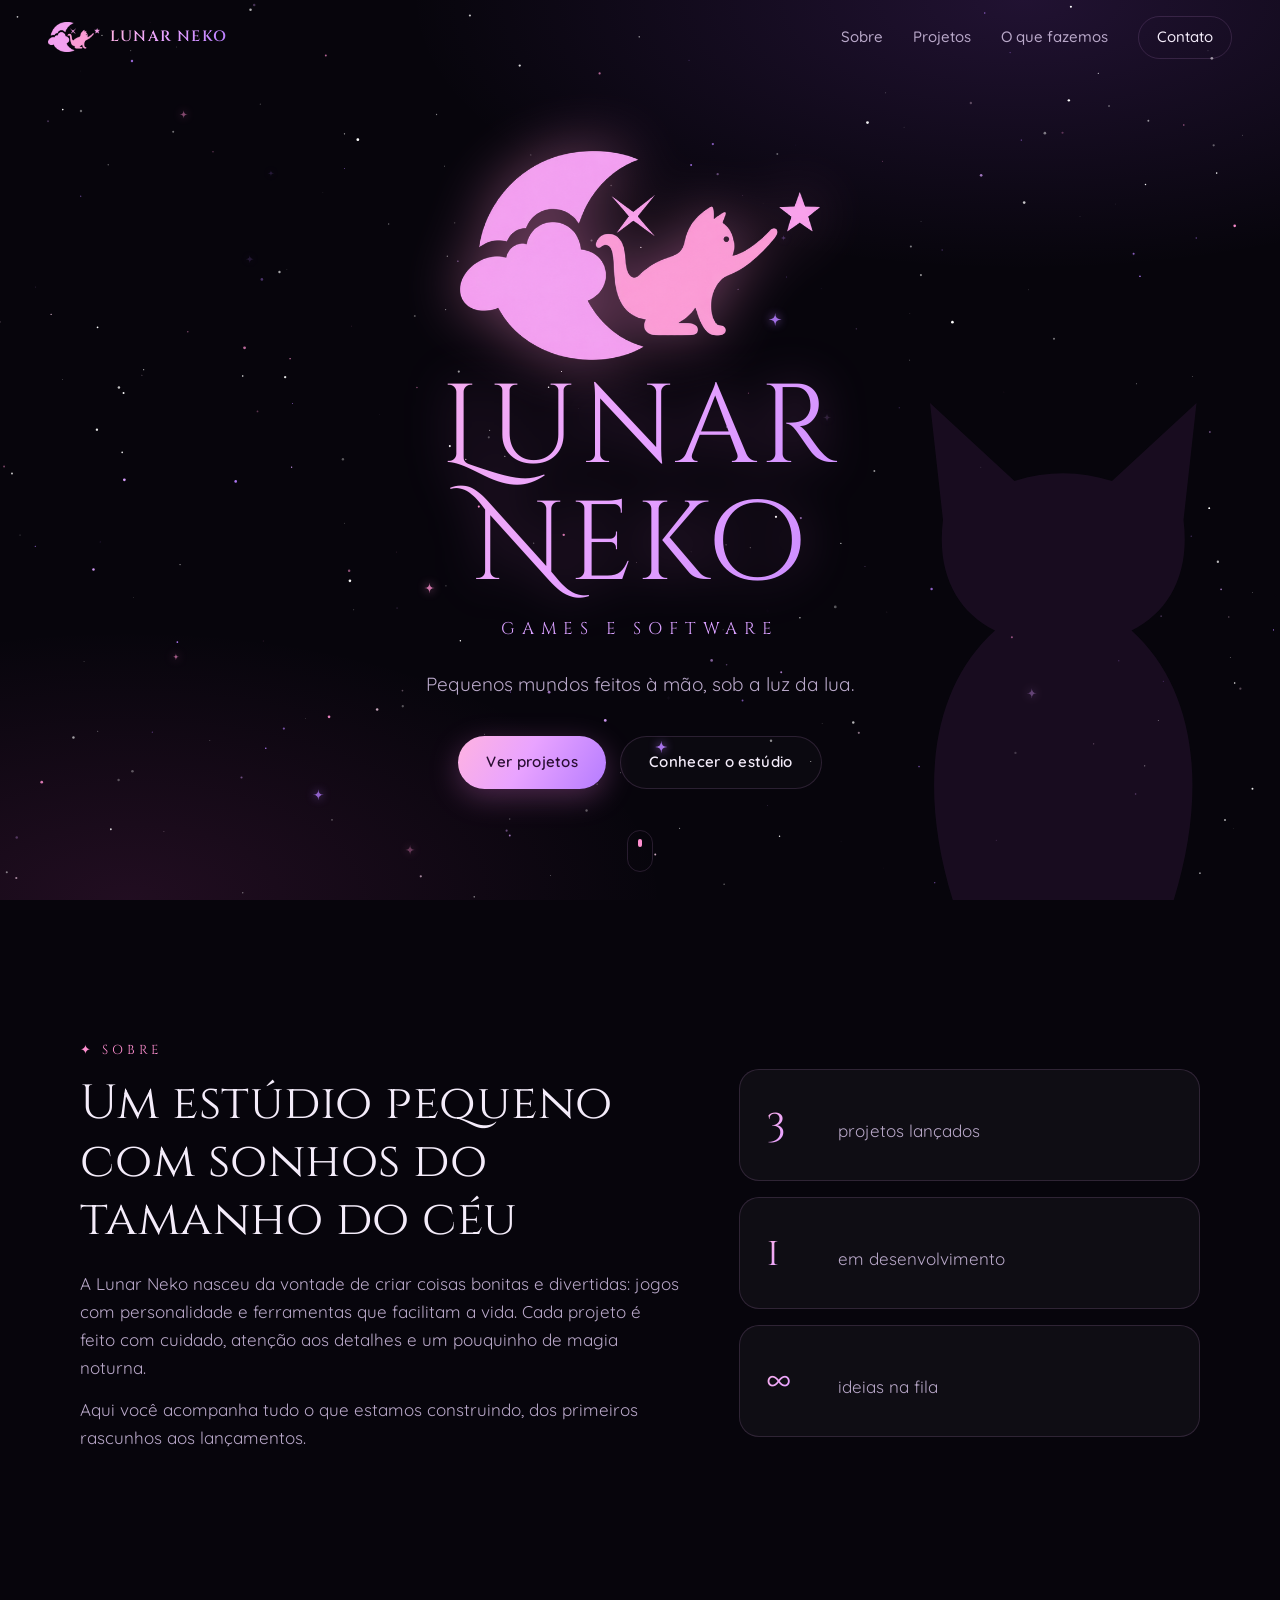
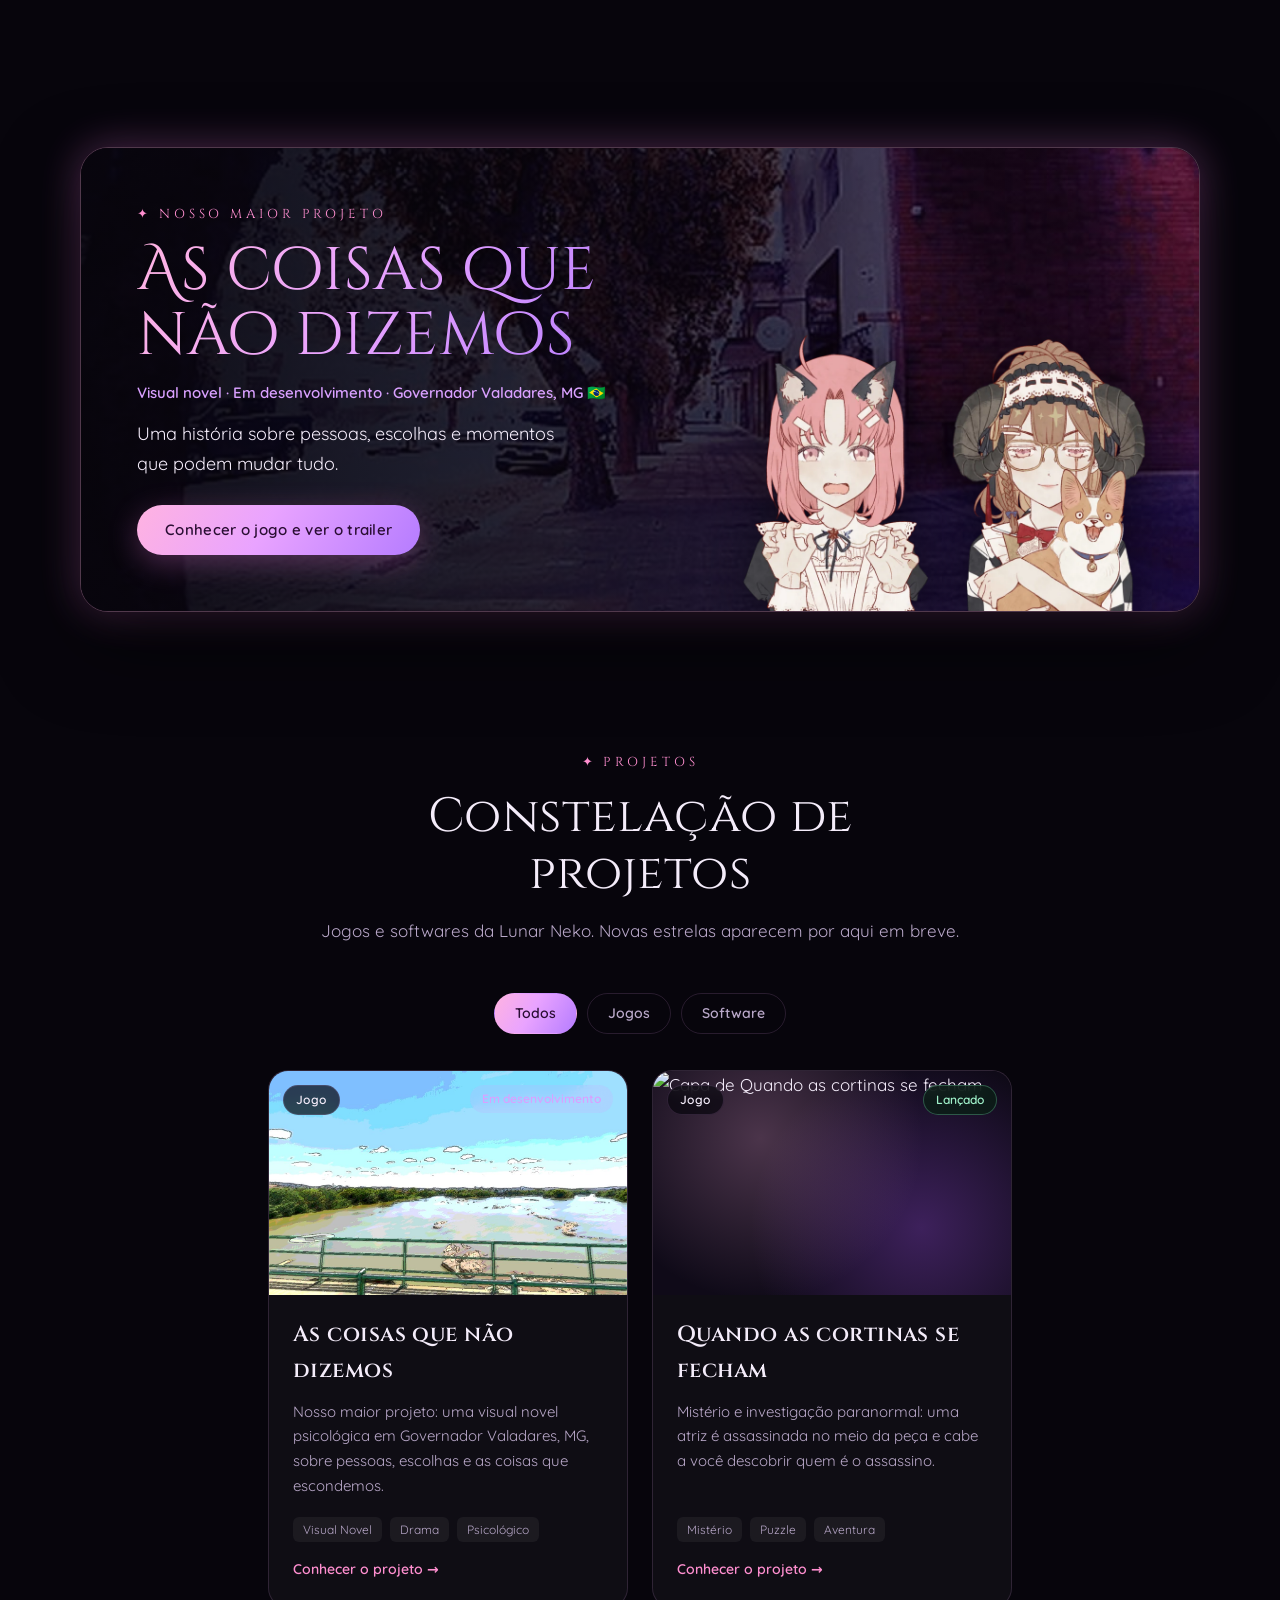
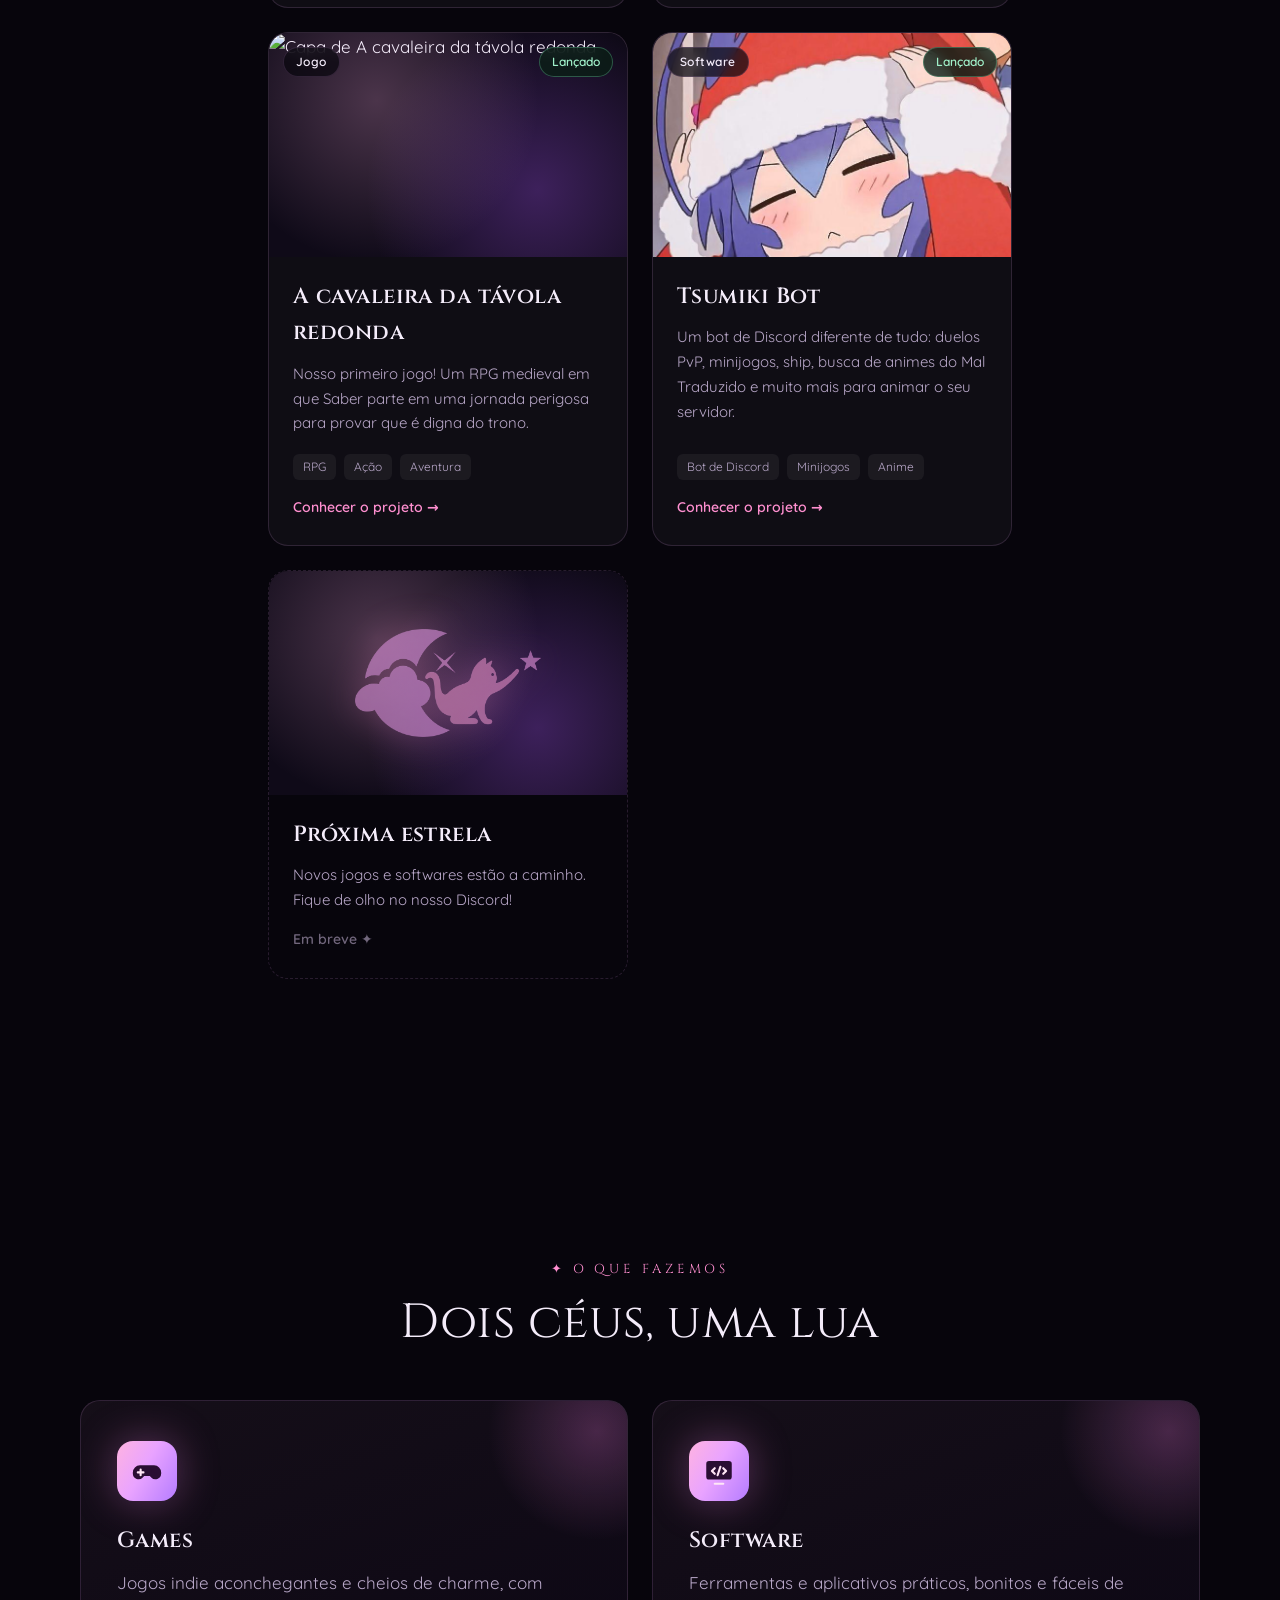
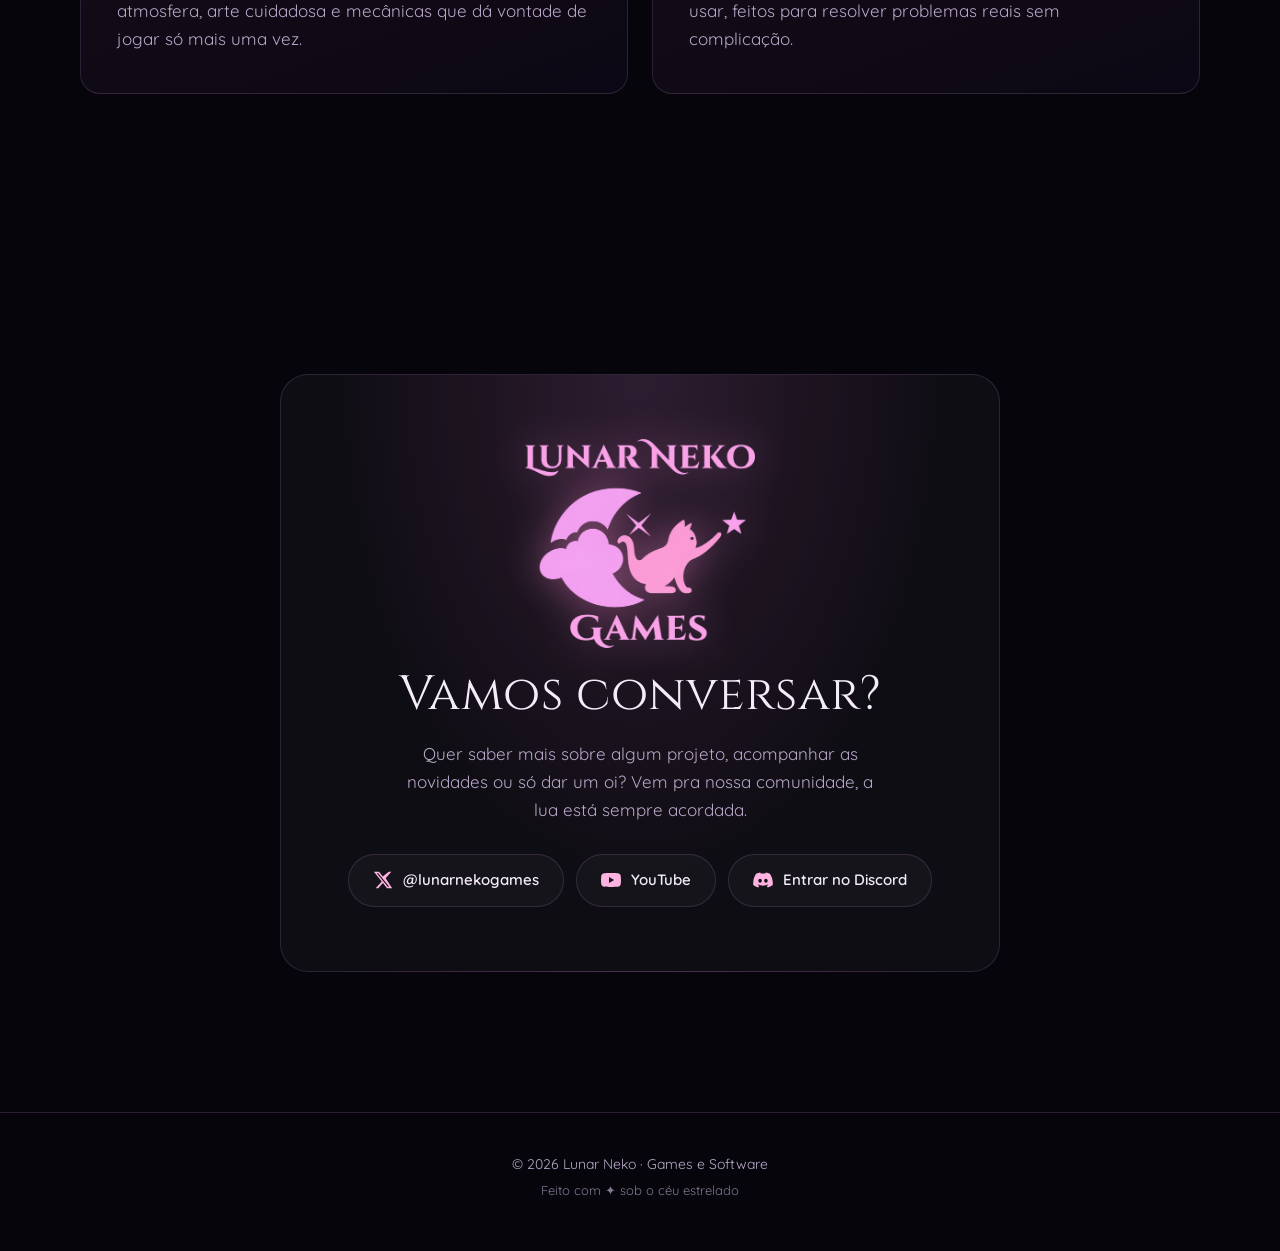
==== index.html @ 6fef312c "Site da Lunar Neko Primeira versão do site: página inicial, páginas dos projetos, 404, SEO e prévia " ====
<!doctype html>
<html lang="pt-BR">
<head>
  <meta charset="utf-8">
  <meta name="viewport" content="width=device-width, initial-scale=1">
  <title>Lunar Neko · Games e Software</title>
  <meta name="description" content="Lunar Neko é um estúdio independente de jogos e software, feito com carinho sob o céu estrelado.">
  <link rel="canonical" href="https://tsumikiyuki.github.io/lunarneko/">
  <meta property="og:site_name" content="Lunar Neko">
  <meta property="og:locale" content="pt_BR">
  <meta property="og:type" content="website">
  <meta property="og:title" content="Lunar Neko · Games e Software">
  <meta property="og:description" content="Lunar Neko é um estúdio independente de jogos e software, feito com carinho sob o céu estrelado.">
  <meta property="og:url" content="https://tsumikiyuki.github.io/lunarneko/">
  <meta property="og:image" content="https://tsumikiyuki.github.io/lunarneko/assets/og-image.jpg">
  <meta name="twitter:card" content="summary_large_image">
  <meta name="twitter:site" content="@lunarnekogames">
  <meta name="twitter:title" content="Lunar Neko · Games e Software">
  <meta name="twitter:description" content="Lunar Neko é um estúdio independente de jogos e software, feito com carinho sob o céu estrelado.">
  <meta name="twitter:image" content="https://tsumikiyuki.github.io/lunarneko/assets/og-image.jpg">
  <script type="application/ld+json">
  {"@context":"https://schema.org","@type":"Organization","name":"Lunar Neko","alternateName":"Lunar Neko Games","url":"https://tsumikiyuki.github.io/lunarneko/","logo":"https://tsumikiyuki.github.io/lunarneko/assets/logo-completo.png","description":"Estúdio independente brasileiro de jogos e software.","sameAs":["https://x.com/lunarnekogames","https://discord.gg/G4x75J5","https://www.youtube.com/@Lunarnekogames"]}
  </script>
  <meta name="theme-color" content="#07050c">
  <link rel="icon" href="assets/favicon.png" type="image/png">
  <link rel="preconnect" href="https://fonts.googleapis.com">
  <link rel="preconnect" href="https://fonts.gstatic.com" crossorigin>
  <link href="https://fonts.googleapis.com/css2?family=Cinzel+Decorative:wght@400;700&family=Cinzel:wght@400;600&family=Quicksand:wght@400;500;600&display=swap" rel="stylesheet">
  <link rel="stylesheet" href="style.css">
</head>
<body>
  <canvas id="sky" aria-hidden="true"></canvas>

  <header class="nav" id="nav">
    <a class="brand" href="#inicio" aria-label="Lunar Neko, início">
      <img src="assets/logo-simbolo.png" alt="" width="52" height="30">
      <span>Lunar Neko</span>
    </a>
    <button class="nav-toggle" id="navToggle" aria-label="Abrir menu" aria-expanded="false">
      <span></span><span></span>
    </button>
    <nav class="nav-links" id="navLinks">
      <a href="#sobre">Sobre</a>
      <a href="#projetos">Projetos</a>
      <a href="#o-que-fazemos">O que fazemos</a>
      <a href="#contato" class="nav-cta">Contato</a>
    </nav>
  </header>

  <main>
    <!-- INÍCIO -->
    <section class="hero" id="inicio">
      <div class="hero-silhouette" aria-hidden="true">
        <svg viewBox="0 0 400 420">
          <path d="M120 420 C90 330 100 250 150 205 C120 190 105 160 110 120 L100 30 L165 90 C190 82 215 82 240 90 L305 30 L295 120 C300 160 285 190 255 205 C305 250 315 330 285 420 Z"/>
        </svg>
      </div>
      <div class="hero-inner">
        <img class="hero-logo" src="assets/logo-simbolo.png" alt="Logo da Lunar Neko: uma lua crescente com uma nuvem e um gatinho alcançando uma estrela" width="640" height="371">
        <h1 class="title">Lunar Neko</h1>
        <p class="subtitle">Games e Software</p>
        <p class="tagline">Pequenos mundos feitos à mão, sob a luz da lua.</p>
        <div class="hero-actions">
          <a class="btn btn-primary" href="#projetos">Ver projetos</a>
          <a class="btn btn-ghost" href="#sobre">Conhecer o estúdio</a>
        </div>
      </div>
      <a class="scroll-hint" href="#sobre" aria-label="Rolar para baixo"><span></span></a>
    </section>

    <!-- SOBRE -->
    <section class="section" id="sobre">
      <div class="container about">
        <div class="about-text reveal">
          <p class="eyebrow">✦ Sobre</p>
          <h2>Um estúdio pequeno com sonhos do tamanho do céu</h2>
          <p>A Lunar Neko nasceu da vontade de criar coisas bonitas e divertidas: jogos com personalidade e ferramentas que facilitam a vida. Cada projeto é feito com cuidado, atenção aos detalhes e um pouquinho de magia noturna.</p>
          <p>Aqui você acompanha tudo o que estamos construindo, dos primeiros rascunhos aos lançamentos.</p>
        </div>
        <ul class="stats reveal">
          <li><strong data-count="0">0</strong><span>projetos lançados</span></li>
          <li><strong data-count="0">0</strong><span>em desenvolvimento</span></li>
          <li><strong>∞</strong><span>ideias na fila</span></li>
        </ul>
      </div>
    </section>

    <!-- DESTAQUE -->
    <section class="section featured-section" id="destaque">
      <div class="container">
        <a class="featured reveal" href="projetos/as-coisas-que-nao-dizemos.html">
          <video class="featured-bg" autoplay muted loop playsinline poster="assets/projetos/as-coisas-que-nao-dizemos/abertura.jpg" aria-hidden="true">
            <source src="assets/projetos/as-coisas-que-nao-dizemos/abertura.mp4" type="video/mp4">
          </video>
          <div class="featured-shade"></div>
          <div class="featured-content">
            <p class="eyebrow">✦ Nosso maior projeto</p>
            <h2 class="featured-title">As coisas que não dizemos</h2>
            <p class="featured-meta">Visual novel · Em desenvolvimento · Governador Valadares, MG 🇧🇷</p>
            <p class="featured-text">Uma história sobre pessoas, escolhas e momentos que podem mudar tudo.</p>
            <span class="btn btn-primary">Conhecer o jogo e ver o trailer</span>
          </div>
          <div class="featured-cast" aria-hidden="true">
            <img src="assets/projetos/as-coisas-que-nao-dizemos/tsumiki.webp" alt="">
            <img src="assets/projetos/as-coisas-que-nao-dizemos/menina_animais.webp" alt="">
          </div>
        </a>
      </div>
    </section>

    <!-- PROJETOS -->
    <section class="section" id="projetos">
      <div class="container">
        <div class="section-head reveal">
          <p class="eyebrow">✦ Projetos</p>
          <h2>Constelação de projetos</h2>
          <p>Jogos e softwares da Lunar Neko. Novas estrelas aparecem por aqui em breve.</p>
        </div>

        <div class="filters reveal" role="tablist" aria-label="Filtrar projetos">
          <button class="chip is-active" data-filter="todos" role="tab" aria-selected="true">Todos</button>
          <button class="chip" data-filter="jogo" role="tab" aria-selected="false">Jogos</button>
          <button class="chip" data-filter="software" role="tab" aria-selected="false">Software</button>
        </div>

        <!-- Os cards são gerados a partir da lista em script.js (const PROJETOS). -->
        <div class="projects" id="projectsGrid"></div>
      </div>
    </section>

    <!-- O QUE FAZEMOS -->
    <section class="section" id="o-que-fazemos">
      <div class="container">
        <div class="section-head reveal">
          <p class="eyebrow">✦ O que fazemos</p>
          <h2>Dois céus, uma lua</h2>
        </div>
        <div class="pillars">
          <article class="pillar reveal">
            <div class="pillar-icon" aria-hidden="true">
              <svg viewBox="0 0 48 48"><path d="M14 16h20a10 10 0 0 1 10 10v2a8 8 0 0 1-14 5l-2-2h-8l-2 2a8 8 0 0 1-14-5v-2a10 10 0 0 1 10-10z"/><path d="M15 22v8M11 26h8" class="stroke"/><circle cx="32" cy="24" r="2"/><circle cx="36" cy="28" r="2"/></svg>
            </div>
            <h3>Games</h3>
            <p>Jogos indie aconchegantes e cheios de charme, com atmosfera, arte cuidadosa e mecânicas que dá vontade de jogar só mais uma vez.</p>
          </article>
          <article class="pillar reveal">
            <div class="pillar-icon" aria-hidden="true">
              <svg viewBox="0 0 48 48"><rect x="6" y="10" width="36" height="26" rx="4"/><path d="M18 20l-4 4 4 4M30 20l4 4-4 4M26 18l-4 12" class="stroke dark"/><path d="M18 42h12" class="stroke"/></svg>
            </div>
            <h3>Software</h3>
            <p>Ferramentas e aplicativos práticos, bonitos e fáceis de usar, feitos para resolver problemas reais sem complicação.</p>
          </article>
        </div>
      </div>
    </section>

    <!-- CONTATO -->
    <section class="section" id="contato">
      <div class="container">
        <div class="contact reveal">
          <img class="contact-logo" src="assets/logo-completo.png" alt="Lunar Neko Games" width="1000" height="910">
          <h2>Vamos conversar?</h2>
          <p>Quer saber mais sobre algum projeto, acompanhar as novidades ou só dar um oi? Vem pra nossa comunidade, a lua está sempre acordada.</p>
          <div class="socials">
            <a class="social-btn" href="https://x.com/lunarnekogames" target="_blank" rel="noopener">
              <svg viewBox="0 0 24 24" aria-hidden="true"><path d="M18.9 2H22l-6.8 7.8L23 22h-6.2l-4.9-6.4L6.3 22H3.2l7.3-8.3L1 2h6.3l4.4 5.9L18.9 2zm-1.1 18h1.7L6.3 3.9H4.5L17.8 20z"/></svg>
              <span>@lunarnekogames</span>
            </a>
            <a class="social-btn" href="https://www.youtube.com/@Lunarnekogames" target="_blank" rel="noopener">
              <svg viewBox="0 0 24 24" aria-hidden="true"><path d="M23.5 6.2a3 3 0 0 0-2.1-2.1C19.5 3.6 12 3.6 12 3.6s-7.5 0-9.4.5A3 3 0 0 0 .5 6.2 31 31 0 0 0 0 12a31 31 0 0 0 .5 5.8 3 3 0 0 0 2.1 2.1c1.9.5 9.4.5 9.4.5s7.5 0 9.4-.5a3 3 0 0 0 2.1-2.1A31 31 0 0 0 24 12a31 31 0 0 0-.5-5.8zM9.6 15.6V8.4l6.2 3.6-6.2 3.6z"/></svg>
              <span>YouTube</span>
            </a>
            <a class="social-btn" href="https://discord.gg/G4x75J5" target="_blank" rel="noopener">
              <svg viewBox="0 0 24 24" aria-hidden="true"><path d="M20.3 4.4A19.6 19.6 0 0 0 15.4 3l-.6 1.3a18.2 18.2 0 0 0-5.6 0L8.6 3a19.5 19.5 0 0 0-4.9 1.4C.6 9 0 13.5.3 18a19.7 19.7 0 0 0 6 3l1.3-2.1c-.7-.3-1.4-.6-2-1l.5-.4a14 14 0 0 0 11.8 0l.5.4c-.6.4-1.3.7-2 1l1.3 2.1a19.6 19.6 0 0 0 6-3c.4-5.2-.7-9.7-3.4-13.6zM8.5 15.3c-1.2 0-2.1-1.1-2.1-2.4s.9-2.4 2.1-2.4 2.2 1.1 2.1 2.4c0 1.3-.9 2.4-2.1 2.4zm7 0c-1.2 0-2.1-1.1-2.1-2.4s.9-2.4 2.1-2.4 2.2 1.1 2.1 2.4c0 1.3-.9 2.4-2.1 2.4z"/></svg>
              <span>Entrar no Discord</span>
            </a>
          </div>
        </div>
      </div>
    </section>
  </main>

  <footer class="footer">
    <p>© <span id="year"></span> Lunar Neko · Games e Software</p>
    <p class="footer-small">Feito com ✦ sob o céu estrelado</p>
  </footer>

  <script src="script.js"></script>
</body>
</html>
---- style.css ----
/* ==========================================================
   Lunar Neko · estilos
   Paleta tirada do banner: noite preta, rosa, lilás, magenta.
   ========================================================== */
:root {
  --bg: #07050c;
  --bg-2: #0f0a18;
  --card: rgba(255, 255, 255, 0.035);
  --card-border: rgba(240, 170, 255, 0.14);
  --text: #f4ecfa;
  --muted: #b9a8c9;
  --pink: #ff8fd0;
  --pink-soft: #ffb3e1;
  --lilac: #d9a0ff;
  --violet: #a855f7;
  --magenta: #e04ab8;
  --grad: linear-gradient(120deg, #ffb3e1 0%, #e9a3ff 45%, #b57cff 100%);
  --glow: 0 0 40px rgba(232, 120, 220, 0.35);
  --radius: 20px;
  --font-title: "Cinzel Decorative", "Cinzel", Georgia, serif;
  --font-serif: "Cinzel", Georgia, serif;
  --font-body: "Quicksand", system-ui, sans-serif;
}

* { box-sizing: border-box; margin: 0; padding: 0; }
html { scroll-behavior: smooth; scroll-padding-top: 80px; }
body {
  background: var(--bg);
  color: var(--text);
  font-family: var(--font-body);
  font-size: 17px;
  line-height: 1.65;
  overflow-x: hidden;
  -webkit-font-smoothing: antialiased;
}
img, svg { display: block; max-width: 100%; }
a { color: inherit; text-decoration: none; }
button { font: inherit; color: inherit; cursor: pointer; border: 0; background: none; }

/* céu estrelado */
#sky {
  position: fixed; inset: 0;
  width: 100%; height: 100%;
  z-index: -1;
  background:
    radial-gradient(ellipse 80% 50% at 80% 0%, rgba(168, 85, 247, 0.16), transparent 60%),
    radial-gradient(ellipse 70% 50% at 10% 100%, rgba(224, 74, 184, 0.12), transparent 60%),
    var(--bg);
}

.container { width: min(1120px, 100% - 40px); margin-inline: auto; }

/* ---------- navegação ---------- */
.nav {
  position: fixed; top: 0; left: 0; right: 0;
  z-index: 50;
  display: flex; align-items: center; justify-content: space-between;
  padding: 16px clamp(20px, 4vw, 48px);
  transition: background .3s, backdrop-filter .3s, padding .3s;
}
.nav.scrolled {
  background: rgba(7, 5, 12, 0.72);
  backdrop-filter: blur(14px);
  -webkit-backdrop-filter: blur(14px);
  border-bottom: 1px solid var(--card-border);
  padding-block: 10px;
}
.brand img { width: 52px; height: auto; }
.brand { display: flex; align-items: center; gap: 10px; font-family: var(--font-serif); font-weight: 600; letter-spacing: .08em; text-transform: uppercase; font-size: 15px; }
.brand span { background: var(--grad); -webkit-background-clip: text; background-clip: text; color: transparent; }
.nav-links { display: flex; align-items: center; gap: 30px; font-size: 15px; font-weight: 500; }
.nav-links a { color: var(--muted); transition: color .2s; position: relative; }
.nav-links a:not(.nav-cta)::after {
  content: ""; position: absolute; left: 0; right: 0; bottom: -4px; height: 1px;
  background: var(--grad); transform: scaleX(0); transition: transform .25s;
}
.nav-links a:hover { color: var(--text); }
.nav-links a:hover::after { transform: scaleX(1); }
.nav-cta { padding: 8px 18px; border-radius: 999px; border: 1px solid var(--card-border); color: var(--text) !important; }
.nav-cta:hover { border-color: var(--pink); box-shadow: var(--glow); }

.nav-toggle { display: none; width: 40px; height: 40px; position: relative; }
.nav-toggle span { position: absolute; left: 9px; right: 9px; height: 2px; background: var(--pink-soft); border-radius: 2px; transition: transform .3s; }
.nav-toggle span:first-child { top: 15px; }
.nav-toggle span:last-child { top: 23px; }
.nav-toggle[aria-expanded="true"] span:first-child { transform: translateY(4px) rotate(45deg); }
.nav-toggle[aria-expanded="true"] span:last-child { transform: translateY(-4px) rotate(-45deg); }

/* ---------- hero ---------- */
.hero {
  min-height: 100vh; min-height: 100svh;
  display: grid; place-items: center;
  position: relative;
  padding: 120px 20px 80px;
  text-align: center;
  overflow: hidden;
}
.hero-silhouette {
  position: absolute; right: -40px; bottom: -10px;
  width: min(46vw, 520px);
  opacity: .5;
  pointer-events: none;
}
.hero-silhouette svg { fill: #2a1533; }
.hero-inner { position: relative; max-width: 760px; }
.hero-logo {
  width: clamp(230px, 30vw, 360px); height: auto;
  margin: 0 auto 10px;
  filter: drop-shadow(0 0 30px rgba(255, 143, 208, .45));
  animation: float 6s ease-in-out infinite;
}
.title {
  font-family: var(--font-title);
  font-weight: 400;
  font-size: clamp(48px, 9vw, 112px);
  line-height: 1.05;
  letter-spacing: .03em;
  background: var(--grad);
  -webkit-background-clip: text; background-clip: text; color: transparent;
  filter: drop-shadow(0 0 24px rgba(232, 120, 220, .35));
}
.subtitle {
  font-family: var(--font-serif);
  text-transform: uppercase;
  letter-spacing: .4em;
  font-size: clamp(13px, 1.6vw, 17px);
  color: var(--lilac);
  margin-top: 10px;
}
.tagline { margin: 26px auto 0; color: var(--muted); font-size: clamp(16px, 2vw, 19px); max-width: 520px; }
.hero-actions { margin-top: 36px; display: flex; gap: 14px; justify-content: center; flex-wrap: wrap; }

.btn {
  display: inline-flex; align-items: center; justify-content: center;
  padding: 13px 28px; border-radius: 999px;
  font-weight: 600; font-size: 15px; letter-spacing: .02em;
  transition: transform .2s, box-shadow .25s, border-color .25s, background .25s;
}
.btn:hover { transform: translateY(-2px); }
.btn-primary { background: var(--grad); color: #2a0e33; box-shadow: 0 8px 30px rgba(232, 120, 220, .3); }
.btn-primary:hover { box-shadow: 0 10px 40px rgba(232, 120, 220, .55); }
.btn-ghost { border: 1px solid var(--card-border); color: var(--text); background: rgba(255, 255, 255, .02); }
.btn-ghost:hover { border-color: var(--lilac); box-shadow: var(--glow); }

.scroll-hint { position: absolute; bottom: 28px; left: 50%; transform: translateX(-50%); width: 26px; height: 42px; border: 1.5px solid var(--card-border); border-radius: 14px; }
.scroll-hint span { position: absolute; top: 8px; left: 50%; width: 4px; height: 8px; margin-left: -2px; border-radius: 2px; background: var(--pink); animation: scroll 2s infinite; }

/* ---------- seções ---------- */
.section { padding: clamp(80px, 12vw, 140px) 0; position: relative; }
.eyebrow { font-family: var(--font-serif); text-transform: uppercase; letter-spacing: .3em; font-size: 13px; color: var(--pink); margin-bottom: 14px; }
h2 { font-family: var(--font-serif); font-weight: 400; font-size: clamp(30px, 4.4vw, 48px); line-height: 1.2; letter-spacing: .01em; }
h3 { font-family: var(--font-serif); font-weight: 600; font-size: 22px; letter-spacing: .02em; }
.section-head { text-align: center; max-width: 640px; margin: 0 auto 48px; }
.section-head p:not(.eyebrow) { color: var(--muted); margin-top: 14px; }

/* sobre */
.about { display: grid; grid-template-columns: 1.3fr 1fr; gap: 60px; align-items: center; }
.about-text h2 { margin-bottom: 22px; }
.about-text p:not(.eyebrow) { color: var(--muted); margin-bottom: 14px; }
.stats { list-style: none; display: grid; gap: 16px; }
.stats li {
  padding: 22px 26px; border-radius: var(--radius);
  background: var(--card); border: 1px solid var(--card-border);
  display: flex; align-items: baseline; gap: 16px;
}
.stats strong { font-family: var(--font-title); font-size: 40px; font-weight: 400; background: var(--grad); -webkit-background-clip: text; background-clip: text; color: transparent; min-width: 56px; }
.stats span { color: var(--muted); }

/* projetos */
.filters { display: flex; justify-content: center; gap: 10px; margin-bottom: 36px; flex-wrap: wrap; }
.chip { padding: 8px 20px; border-radius: 999px; border: 1px solid var(--card-border); color: var(--muted); font-size: 14px; font-weight: 600; transition: all .2s; }
.chip:hover { color: var(--text); border-color: var(--lilac); }
.chip.is-active { background: var(--grad); color: #2a0e33; border-color: transparent; }

.projects { display: grid; grid-template-columns: repeat(auto-fit, minmax(300px, 360px)); justify-content: center; gap: 24px; }
.project {
  border-radius: var(--radius);
  background: var(--card);
  border: 1px solid var(--card-border);
  overflow: hidden;
  display: flex; flex-direction: column;
  transition: transform .3s, border-color .3s, box-shadow .3s;
}
.project:hover { transform: translateY(-6px); border-color: rgba(255, 143, 208, .4); box-shadow: 0 20px 50px rgba(0, 0, 0, .5), var(--glow); }
.project.is-hidden { display: none; }
.project-cover {
  aspect-ratio: 16 / 10;
  position: relative;
  display: grid; place-items: center;
  background:
    radial-gradient(circle at 30% 30%, rgba(255, 179, 225, .25), transparent 55%),
    radial-gradient(circle at 75% 70%, rgba(168, 85, 247, .3), transparent 55%),
    var(--bg-2);
  overflow: hidden;
}
.project-cover img:not(.placeholder) { position: absolute; inset: 0; width: 100%; height: 100%; object-fit: cover; }
.project-cover .placeholder { width: 52%; height: auto; opacity: .55; filter: drop-shadow(0 0 18px rgba(255, 143, 208, .5)); transition: transform .5s; }
.project:hover .placeholder { transform: scale(1.08) rotate(-4deg); }
.badge {
  position: absolute; top: 14px; left: 14px;
  padding: 4px 12px; border-radius: 999px;
  font-size: 12px; font-weight: 600; letter-spacing: .04em;
  background: rgba(7, 5, 12, .7); border: 1px solid var(--card-border);
  backdrop-filter: blur(6px);
}
.status { position: absolute; top: 14px; right: 14px; padding: 4px 12px; border-radius: 999px; font-size: 12px; font-weight: 600; }
.status.dev { background: rgba(217, 160, 255, .18); color: var(--lilac); }
.status.breve { background: rgba(255, 143, 208, .16); color: var(--pink-soft); }
.status.lancado { background: rgba(10, 30, 22, .8); color: #9ff0c9; border: 1px solid rgba(120, 230, 180, .3); }
.status { backdrop-filter: blur(6px); }
.project-body { padding: 22px 24px 26px; display: flex; flex-direction: column; gap: 10px; flex: 1; }
.project-body p { color: var(--muted); font-size: 15px; }
.tags { display: flex; gap: 8px; flex-wrap: wrap; margin-top: auto; padding-top: 8px; }
.tags span { font-size: 12px; padding: 3px 10px; border-radius: 6px; background: rgba(255, 255, 255, .05); color: var(--muted); }
.project-link { margin-top: 6px; font-weight: 600; font-size: 14px; color: var(--pink); display: inline-flex; gap: 6px; align-items: center; }
.project-link:hover { color: var(--pink-soft); }
.project-link[aria-disabled="true"] { color: var(--muted); opacity: .6; pointer-events: none; }
a.project:hover .project-link { color: var(--pink-soft); }
.project-cover img:not(.placeholder) { transition: transform .6s; }
a.project:hover .project-cover img:not(.placeholder) { transform: scale(1.05); }
.project-teaser { border-style: dashed; background: transparent; }
.project-teaser:hover { transform: none; box-shadow: none; border-color: var(--card-border); }

/* pilares */
.pillars { display: grid; grid-template-columns: 1fr 1fr; gap: 24px; }
.pillar {
  padding: 40px 36px; border-radius: var(--radius);
  background: linear-gradient(160deg, rgba(255, 179, 225, .06), rgba(168, 85, 247, .04));
  border: 1px solid var(--card-border);
  position: relative; overflow: hidden;
}
.pillar::before {
  content: ""; position: absolute; width: 220px; height: 220px; right: -80px; top: -80px;
  background: radial-gradient(circle, rgba(232, 120, 220, .25), transparent 70%);
}
.pillar-icon { width: 60px; height: 60px; border-radius: 16px; display: grid; place-items: center; background: var(--grad); margin-bottom: 22px; box-shadow: var(--glow); }
.pillar-icon svg { width: 34px; height: 34px; fill: #2a0e33; }
.pillar-icon .stroke { fill: none; stroke: #ffe6f6; stroke-width: 3; stroke-linecap: round; stroke-linejoin: round; }
.pillar-icon .stroke.dark { stroke: #ffe6f6; }
.pillar h3 { margin-bottom: 10px; }
.pillar p { color: var(--muted); }

/* contato */
.contact {
  text-align: center; max-width: 720px; margin: 0 auto;
  padding: clamp(40px, 6vw, 64px) clamp(24px, 5vw, 56px);
  border-radius: 28px;
  border: 1px solid var(--card-border);
  background:
    radial-gradient(ellipse at top, rgba(232, 120, 220, .14), transparent 60%),
    var(--card);
}
.contact img { width: clamp(160px, 30vw, 230px); height: auto; margin: 0 auto 18px; filter: drop-shadow(0 0 20px rgba(255, 143, 208, .45)); }
.contact p { color: var(--muted); margin: 16px auto 30px; max-width: 480px; }
.socials { display: flex; gap: 12px; justify-content: center; align-items: center; flex-wrap: wrap; }
.social-btn {
  display: inline-flex; align-items: center; gap: 10px;
  padding: 13px 24px; border-radius: 999px;
  border: 1px solid var(--card-border);
  background: rgba(255, 255, 255, .03);
  font-weight: 600; font-size: 15px;
  transition: transform .2s, box-shadow .25s, border-color .25s, background .25s;
}
.social-btn svg { width: 20px; height: 20px; fill: var(--pink-soft); }
.social-btn:hover { transform: translateY(-2px); border-color: var(--pink); box-shadow: var(--glow); background: rgba(255, 143, 208, .08); }
.social {
  width: 46px; height: 46px; border-radius: 50%;
  display: grid; place-items: center;
  border: 1px solid var(--card-border);
  font-size: 12px; font-weight: 600; color: var(--muted);
  transition: all .2s;
}
.social:hover { color: var(--text); border-color: var(--pink); box-shadow: var(--glow); transform: translateY(-2px); }

/* rodapé */
.footer { text-align: center; padding: 40px 20px 50px; color: var(--muted); font-size: 14px; border-top: 1px solid var(--card-border); }
.footer-small { font-size: 13px; opacity: .7; margin-top: 4px; }

/* animações */
.reveal { opacity: 0; transform: translateY(24px); transition: opacity .8s ease, transform .8s ease; }
.reveal.visible { opacity: 1; transform: none; }
@keyframes float { 0%, 100% { transform: translateY(0); } 50% { transform: translateY(-12px); } }
@keyframes scroll { 0% { opacity: 0; transform: translateY(0); } 40% { opacity: 1; } 100% { opacity: 0; transform: translateY(14px); } }

@media (prefers-reduced-motion: reduce) {
  *, *::before, *::after { animation: none !important; transition: none !important; }
  .reveal { opacity: 1; transform: none; }
  html { scroll-behavior: auto; }
}

/* ---------- responsivo ---------- */
@media (max-width: 860px) {
  .about { grid-template-columns: 1fr; gap: 36px; }
  .pillars { grid-template-columns: 1fr; }
  .hero-silhouette { width: 70vw; opacity: .3; }
}
@media (max-width: 720px) {
  .nav-toggle { display: block; }
  .nav-links {
    position: fixed; top: 0; right: 0; bottom: 0;
    width: min(280px, 80vw);
    flex-direction: column; align-items: flex-start; justify-content: center;
    gap: 26px; padding: 40px;
    background: rgba(12, 8, 20, .96);
    backdrop-filter: blur(16px);
    border-left: 1px solid var(--card-border);
    transform: translateX(100%);
    transition: transform .35s ease;
    font-size: 18px;
  }
  .nav-links.open { transform: none; }
  .nav-toggle { z-index: 60; }
  .projects { grid-template-columns: 1fr; }
}

/* ---------- página de projeto ---------- */
.project-hero { padding: 120px 0 40px; }
.back-link { display: inline-block; color: var(--muted); font-size: 14px; font-weight: 600; margin-bottom: 36px; transition: color .2s; }
.back-link:hover { color: var(--pink); }
.project-hero-grid { display: grid; grid-template-columns: minmax(220px, 340px) 1fr; gap: clamp(32px, 6vw, 72px); align-items: center; }
.project-avatar { position: relative; }
.project-avatar::before {
  content: ""; position: absolute; inset: -14px; border-radius: 50%;
  background: conic-gradient(from 0deg, #ffb3e1, #b57cff, #e04ab8, #ffb3e1);
  filter: blur(18px); opacity: .55;
  animation: spin 14s linear infinite;
}
.project-avatar img { position: relative; width: 100%; height: auto; aspect-ratio: 1; object-fit: cover; border-radius: 50%; border: 3px solid rgba(255, 179, 225, .6); }
.pill-row { display: flex; gap: 8px; flex-wrap: wrap; margin-bottom: 16px; }
.pill { padding: 5px 14px; border-radius: 999px; font-size: 13px; font-weight: 600; border: 1px solid var(--card-border); color: var(--lilac); background: rgba(217, 160, 255, .08); }
.pill-ok { color: #9ff0c9; background: rgba(120, 230, 180, .12); border-color: rgba(120, 230, 180, .25); }
.project-title {
  font-family: var(--font-title); font-weight: 400;
  font-size: clamp(44px, 7vw, 84px); line-height: 1.05;
  background: var(--grad); -webkit-background-clip: text; background-clip: text; color: transparent;
  filter: drop-shadow(0 0 24px rgba(232, 120, 220, .3));
}
.project-lead { font-size: clamp(17px, 2vw, 20px); color: var(--muted); margin-top: 16px; max-width: 520px; }
.hero-actions.left { justify-content: flex-start; margin-top: 28px; }
.mini-stats { list-style: none; display: flex; gap: 14px; flex-wrap: wrap; margin-top: 32px; }
.mini-stats li { padding: 12px 18px; border-radius: 14px; background: var(--card); border: 1px solid var(--card-border); display: flex; flex-direction: column; }
.mini-stats strong { font-family: var(--font-serif); font-size: 22px; color: var(--pink-soft); line-height: 1.2; }
.mini-stats span { font-size: 13px; color: var(--muted); }

.section-tight { padding: clamp(56px, 8vw, 96px) 0; }
.container.narrow { max-width: 760px; }
.body-lg { font-size: 18px; color: var(--muted); margin-top: 16px; }
.narrow h2 { margin-bottom: 6px; }

.features { display: grid; grid-template-columns: repeat(3, 1fr); gap: 20px; }
.feature { padding: 28px 26px; border-radius: var(--radius); background: var(--card); border: 1px solid var(--card-border); transition: transform .3s, border-color .3s, box-shadow .3s; }
.feature:hover { transform: translateY(-4px); border-color: rgba(255, 143, 208, .4); box-shadow: var(--glow); }
.feature-icon { display: grid; place-items: center; width: 52px; height: 52px; border-radius: 14px; font-size: 26px; background: linear-gradient(140deg, rgba(255, 179, 225, .18), rgba(181, 124, 255, .18)); margin-bottom: 18px; }
.feature h3 { font-size: 19px; margin-bottom: 8px; }
.feature p { color: var(--muted); font-size: 15px; }

code { font-family: ui-monospace, "Cascadia Code", Consolas, monospace; color: var(--pink-soft); background: rgba(255, 143, 208, .1); padding: 2px 8px; border-radius: 6px; font-size: .92em; }
.commands { display: grid; grid-template-columns: repeat(2, 1fr); gap: 12px; }
.command { display: grid; grid-template-columns: 132px 1fr; gap: 16px; align-items: start; padding: 16px 20px; border-radius: 14px; background: var(--card); border: 1px solid var(--card-border); }
.command code { justify-self: start; font-weight: 600; }
.command p { color: var(--muted); font-size: 15px; }

.why { display: grid; grid-template-columns: 1fr 1.2fr; gap: 48px; align-items: center; padding: clamp(32px, 5vw, 56px); border-radius: 28px; border: 1px solid var(--card-border); background: linear-gradient(160deg, rgba(255, 179, 225, .07), rgba(168, 85, 247, .05)); }
.why-list { list-style: none; display: grid; gap: 14px; }
.why-list li { padding-left: 30px; position: relative; color: var(--text); }
.why-list li::before { content: "✦"; position: absolute; left: 0; color: var(--pink); }
.cta-avatar { width: 110px !important; height: 110px !important; border-radius: 50%; object-fit: cover; border: 3px solid rgba(255, 179, 225, .6); }
.footer a { color: var(--pink); }

@keyframes spin { to { transform: rotate(360deg); } }

@media (max-width: 960px) {
  .features { grid-template-columns: repeat(2, 1fr); }
  .commands { grid-template-columns: 1fr; }
}
@media (max-width: 720px) {
  .project-hero-grid { grid-template-columns: 1fr; text-align: center; }
  .project-avatar { width: min(240px, 70vw); margin: 0 auto; }
  .pill-row, .hero-actions.left, .mini-stats { justify-content: center; }
  .project-lead { margin-inline: auto; }
  .features { grid-template-columns: 1fr; }
  .command { grid-template-columns: 1fr; gap: 8px; }
  .why { grid-template-columns: 1fr; gap: 28px; }
}

/* ---------- página de jogo ---------- */
.game-hero { position: relative; padding: 120px 0 60px; overflow: hidden; }
.game-hero-bg {
  position: absolute; inset: 0; z-index: -1;
  background-size: cover; background-position: center;
  filter: blur(6px) saturate(1.1);
  opacity: .35;
  transform: scale(1.05);
  -webkit-mask-image: linear-gradient(to bottom, #000 30%, transparent 100%);
  mask-image: linear-gradient(to bottom, #000 30%, transparent 100%);
}
.game-hero-grid { display: grid; grid-template-columns: 1.1fr 1fr; gap: clamp(32px, 5vw, 64px); align-items: center; }
.game-cover { border-radius: var(--radius); overflow: hidden; border: 1px solid rgba(255, 179, 225, .35); box-shadow: 0 30px 70px rgba(0, 0, 0, .6), var(--glow); aspect-ratio: 16 / 9; background: var(--bg-2); }
.game-cover img { width: 100%; height: 100%; object-fit: cover; }
.game-hero .project-title { font-size: clamp(36px, 5.2vw, 64px); }

.details { list-style: none; display: grid; grid-template-columns: repeat(auto-fit, minmax(160px, 1fr)); gap: 12px; margin-top: 28px; }
.details li { padding: 14px 18px; border-radius: 14px; background: var(--card); border: 1px solid var(--card-border); }
.details span { display: block; font-size: 12px; text-transform: uppercase; letter-spacing: .12em; color: var(--muted); }
.details strong { font-weight: 600; color: var(--pink-soft); }

.gallery { display: grid; grid-template-columns: repeat(auto-fill, minmax(240px, 1fr)); gap: 14px; }
.gallery a { display: block; border-radius: 14px; overflow: hidden; aspect-ratio: 16 / 10; border: 1px solid var(--card-border); background: var(--bg-2); position: relative; }
.gallery img { width: 100%; height: 100%; object-fit: cover; transition: transform .5s, filter .3s; }
.gallery a:hover img { transform: scale(1.06); filter: brightness(1.1); }
.gallery a::after { content: "⤢"; position: absolute; right: 10px; bottom: 8px; color: #fff; opacity: 0; transition: opacity .2s; text-shadow: 0 0 8px #000; }
.gallery a:hover::after { opacity: 1; }

.lightbox { position: fixed; inset: 0; z-index: 100; background: rgba(5, 3, 10, .92); backdrop-filter: blur(8px); display: none; align-items: center; justify-content: center; padding: 40px 70px; }
.lightbox.open { display: flex; }
.lightbox img { max-width: 100%; max-height: 100%; border-radius: 12px; box-shadow: var(--glow); }
.lightbox button { position: absolute; color: var(--pink-soft); font-size: 42px; line-height: 1; width: 56px; height: 56px; border-radius: 50%; transition: background .2s; }
.lightbox button:hover { background: rgba(255, 143, 208, .12); }
.lb-close { top: 16px; right: 16px; }
.lb-prev { left: 10px; top: 50%; transform: translateY(-50%); }
.lb-next { right: 10px; top: 50%; transform: translateY(-50%); }

.story { display: grid; gap: 16px; }
.story p { color: var(--muted); font-size: 17px; }
.hashtags { display: flex; gap: 8px; flex-wrap: wrap; margin-top: 8px; }
.hashtags span { font-size: 13px; color: var(--lilac); }

.timeline { list-style: none; position: relative; max-width: 760px; margin: 0 auto; padding-left: 32px; }
.timeline::before { content: ""; position: absolute; left: 7px; top: 6px; bottom: 6px; width: 2px; background: linear-gradient(var(--pink), var(--violet), transparent); }
.timeline > li { position: relative; padding: 0 0 32px; }
.timeline > li::before { content: ""; position: absolute; left: -32px; top: 6px; width: 16px; height: 16px; border-radius: 50%; background: var(--bg); border: 2px solid var(--pink); box-shadow: 0 0 12px rgba(255, 143, 208, .6); }
.timeline > li:first-child::before { background: var(--pink); }
.timeline h3 { font-size: 18px; display: flex; gap: 10px; align-items: center; flex-wrap: wrap; }
.timeline h3 small { font-family: var(--font-body); font-size: 12px; font-weight: 600; padding: 2px 10px; border-radius: 999px; background: rgba(217, 160, 255, .14); color: var(--lilac); letter-spacing: 0; }
.timeline p, .timeline ul { color: var(--muted); font-size: 15px; margin-top: 6px; }
.timeline ul { padding-left: 18px; }

.reviews { display: grid; grid-template-columns: repeat(auto-fit, minmax(280px, 1fr)); gap: 20px; max-width: 860px; margin: 0 auto; }
.review { padding: 26px 28px; border-radius: var(--radius); background: var(--card); border: 1px solid var(--card-border); position: relative; }
.review::before { content: "“"; position: absolute; top: 4px; right: 20px; font-family: var(--font-title); font-size: 64px; color: rgba(255, 143, 208, .25); }
.review p { font-size: 16px; }
.review cite { display: block; margin-top: 14px; font-style: normal; font-size: 14px; color: var(--pink); font-weight: 600; }

@media (max-width: 860px) {
  .game-hero-grid { grid-template-columns: 1fr; }
  .game-hero-text { text-align: center; }
  .game-hero-text .pill-row, .game-hero-text .hero-actions.left { justify-content: center; }
  .game-hero-text .project-lead { margin-inline: auto; }
  .lightbox { padding: 60px 12px; }
  .lb-prev, .lb-next { top: auto !important; bottom: 10px; transform: none !important; }
}

/* ---------- atualizações do bot ---------- */
.tl-label { display: inline-block; margin-top: 10px; font-size: 12px; text-transform: uppercase; letter-spacing: .14em; color: var(--pink); }
.timeline ul li { margin-top: 4px; }
.timeline b { color: var(--text); font-weight: 600; }
.legal-links { margin: 22px 0 0 !important; font-size: 14px; }
.legal-links a { color: var(--lilac); }
.legal-links a:hover { color: var(--pink); }

/* ---------- página de política ---------- */
.legal-hero { padding-bottom: 20px; }
.legal-title { font-size: clamp(36px, 6vw, 64px); }
.legal-updated { margin-top: 14px; font-size: 14px; color: var(--lilac); }
.legal-section { padding-top: 20px; }
.legal-note { padding: 18px 22px; border-radius: 14px; border: 1px solid var(--card-border); border-left: 3px solid var(--pink); background: rgba(255, 143, 208, .06); color: var(--muted); font-size: 15px; }
.legal-toc { display: grid; grid-template-columns: repeat(2, 1fr); gap: 6px 24px; margin: 32px 0 48px; padding: 24px 28px; border-radius: var(--radius); background: var(--card); border: 1px solid var(--card-border); font-size: 15px; }
.legal-toc a { color: var(--muted); padding: 4px 0; transition: color .2s; }
.legal-toc a:hover { color: var(--pink); }
.legal section { padding: 28px 0; border-bottom: 1px solid var(--card-border); scroll-margin-top: 90px; }
.legal section:last-child { border-bottom: 0; }
.legal h2 { font-size: clamp(22px, 3vw, 28px); display: flex; align-items: center; gap: 14px; margin-bottom: 14px; }
.legal h2 span { flex: none; display: grid; place-items: center; width: 36px; height: 36px; border-radius: 10px; background: var(--grad); color: #2a0e33; font-family: var(--font-body); font-weight: 600; font-size: 16px; }
.legal p, .legal li { color: var(--muted); }
.legal p + p { margin-top: 10px; }
.legal ul { margin: 10px 0 0 20px; display: grid; gap: 4px; }
.legal a { color: var(--pink); text-decoration: underline; text-underline-offset: 3px; }
.legal-alert { margin-top: 14px !important; padding: 12px 16px; border-radius: 12px; background: rgba(217, 160, 255, .08); color: var(--lilac) !important; font-size: 15px; }
.legal-checks { list-style: none; margin-left: 0 !important; }
.legal-checks li { padding-left: 28px; position: relative; }
.legal-checks li::before { content: "✕"; position: absolute; left: 0; color: var(--pink); font-weight: 700; }
@media (max-width: 720px) { .legal-toc { grid-template-columns: 1fr; } }
.inline-link { color: var(--pink); font-weight: 600; }

/* ---------- destaque na página inicial ---------- */
.featured-section { padding-bottom: 0; }
.featured {
  position: relative; display: grid; grid-template-columns: 1.2fr 1fr; align-items: end;
  min-height: 460px; border-radius: 28px; overflow: hidden;
  border: 1px solid rgba(255, 179, 225, .3);
  box-shadow: 0 30px 80px rgba(0, 0, 0, .55), var(--glow);
  isolation: isolate;
}
.featured-bg { position: absolute; inset: 0; width: 100%; height: 100%; object-fit: cover; z-index: -2; transition: transform 1s; }
.featured:hover .featured-bg { transform: scale(1.04); }
.featured-shade { position: absolute; inset: 0; z-index: -1; background: linear-gradient(90deg, rgba(7, 5, 12, .92) 0%, rgba(7, 5, 12, .65) 50%, rgba(40, 10, 50, .25) 100%); }
.featured-content { padding: clamp(28px, 5vw, 56px); }
.featured-title { font-family: var(--font-title); font-size: clamp(34px, 5vw, 60px); line-height: 1.08; background: var(--grad); -webkit-background-clip: text; background-clip: text; color: transparent; }
.featured-meta { margin-top: 12px; color: var(--lilac); font-weight: 600; font-size: 15px; }
.featured-text { margin: 14px 0 26px; color: var(--text); max-width: 440px; font-size: 18px; }
.featured-cast { position: relative; height: 100%; display: flex; align-items: flex-end; justify-content: center; }
.featured-cast img { width: 56%; max-width: 300px; height: auto; aspect-ratio: 1; object-fit: contain; filter: drop-shadow(0 10px 30px rgba(0, 0, 0, .6)); transition: transform .5s; }
.featured-cast img + img { margin-left: -14%; }
.featured:hover .featured-cast img:first-child { transform: translateY(-6px) rotate(-2deg); }
.featured:hover .featured-cast img + img { transform: translateY(-6px) rotate(2deg); }
@media (max-width: 860px) {
  .featured { grid-template-columns: 1fr; }
  .featured-cast { display: none; }
  .featured-shade { background: linear-gradient(0deg, rgba(7, 5, 12, .95) 20%, rgba(7, 5, 12, .5) 100%); }
}

/* ---------- página da visual novel ---------- */
.vn-hero { position: relative; min-height: 88vh; display: flex; align-items: flex-end; padding: 140px 0 70px; overflow: hidden; isolation: isolate; }
.vn-hero .featured-bg { z-index: -2; }
.vn-hero .featured-shade { background: linear-gradient(0deg, rgba(7, 5, 12, .3) 0%, rgba(7, 5, 12, .55) 55%, rgba(7, 5, 12, .75) 100%); }
.vn-hero .featured-bg, .vn-hero .featured-shade { -webkit-mask-image: linear-gradient(to top, transparent 0%, #000 40%); mask-image: linear-gradient(to top, transparent 0%, #000 40%); }
.vn-hero .project-title { font-size: clamp(42px, 7.5vw, 96px); }
.vn-hero .project-lead { color: var(--text); }
.trailer { position: relative; aspect-ratio: 16 / 9; border-radius: var(--radius); overflow: hidden; border: 1px solid rgba(255, 179, 225, .3); box-shadow: 0 30px 70px rgba(0, 0, 0, .6), var(--glow); background: #000; max-width: 960px; margin: 0 auto; }
.trailer iframe { position: absolute; inset: 0; width: 100%; height: 100%; border: 0; }

.cast { display: grid; grid-template-columns: repeat(3, 1fr); gap: 22px; }
.character { border-radius: var(--radius); overflow: hidden; background: var(--card); border: 1px solid var(--card-border); display: flex; flex-direction: column; transition: transform .3s, border-color .3s, box-shadow .3s; }
.character:hover { transform: translateY(-6px); border-color: rgba(255, 143, 208, .4); box-shadow: var(--glow); }
.character-art { aspect-ratio: 1; background: radial-gradient(circle at 50% 35%, rgba(255, 179, 225, .22), transparent 65%), linear-gradient(180deg, #1a0f26, #0f0a18); display: grid; place-items: end center; overflow: hidden; }
.character-art { position: relative; }
.character-art img { position: absolute; left: 4%; bottom: 0; width: 92%; height: 92%; object-fit: contain; object-position: center bottom; transition: transform .5s; }
.character:hover .character-art img { transform: scale(1.05); }
.character-body { padding: 20px 22px 24px; display: flex; flex-direction: column; gap: 6px; }
.character-body h3 { font-size: 22px; display: flex; justify-content: space-between; align-items: baseline; gap: 10px; }
.character-body h3 small { font-family: var(--font-body); font-size: 13px; color: var(--muted); font-weight: 500; }
.character-role { color: var(--pink); font-size: 13px; font-weight: 600; letter-spacing: .03em; }
.character-body p { color: var(--muted); font-size: 15px; }
.character-body blockquote { margin-top: 8px; padding-left: 14px; border-left: 2px solid var(--pink); color: var(--lilac); font-size: 14px; font-style: italic; }

.gallery figure { margin: 0; }
.gallery.places a { aspect-ratio: 4 / 3; }
.place-caption { position: absolute; left: 0; right: 0; bottom: 0; padding: 26px 14px 10px; font-size: 13px; font-weight: 600; background: linear-gradient(transparent, rgba(0, 0, 0, .8)); color: #fff; }
.vn-features { display: grid; grid-template-columns: repeat(3, 1fr); gap: 18px; }
.content-note { max-width: 760px; margin: 0 auto; padding: 18px 22px; border-radius: 14px; border: 1px solid var(--card-border); border-left: 3px solid var(--lilac); background: rgba(217, 160, 255, .06); color: var(--muted); font-size: 15px; }
@media (max-width: 960px) { .cast, .vn-features { grid-template-columns: repeat(2, 1fr); } }
@media (max-width: 620px) { .cast, .vn-features { grid-template-columns: 1fr; } }
.pill-dev { color: var(--pink-soft); background: rgba(255, 143, 208, .12); border-color: rgba(255, 143, 208, .3); }
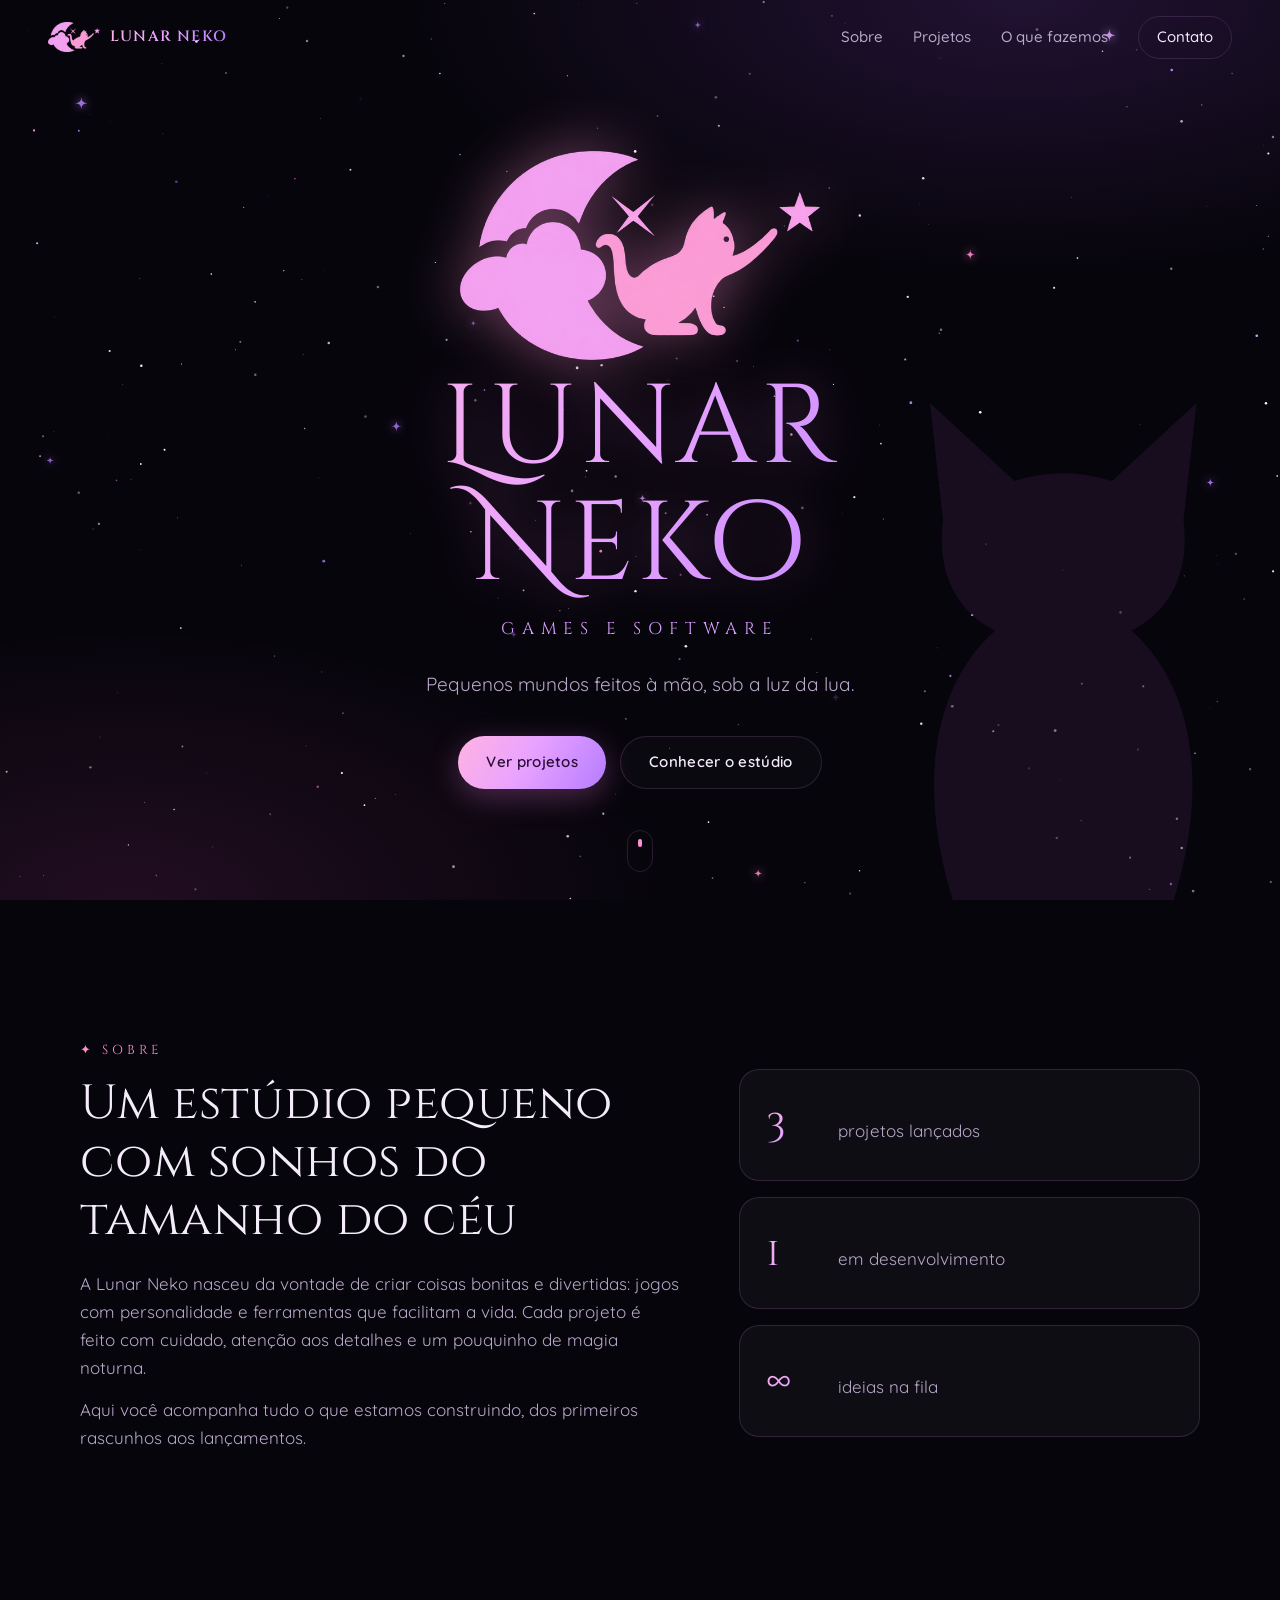
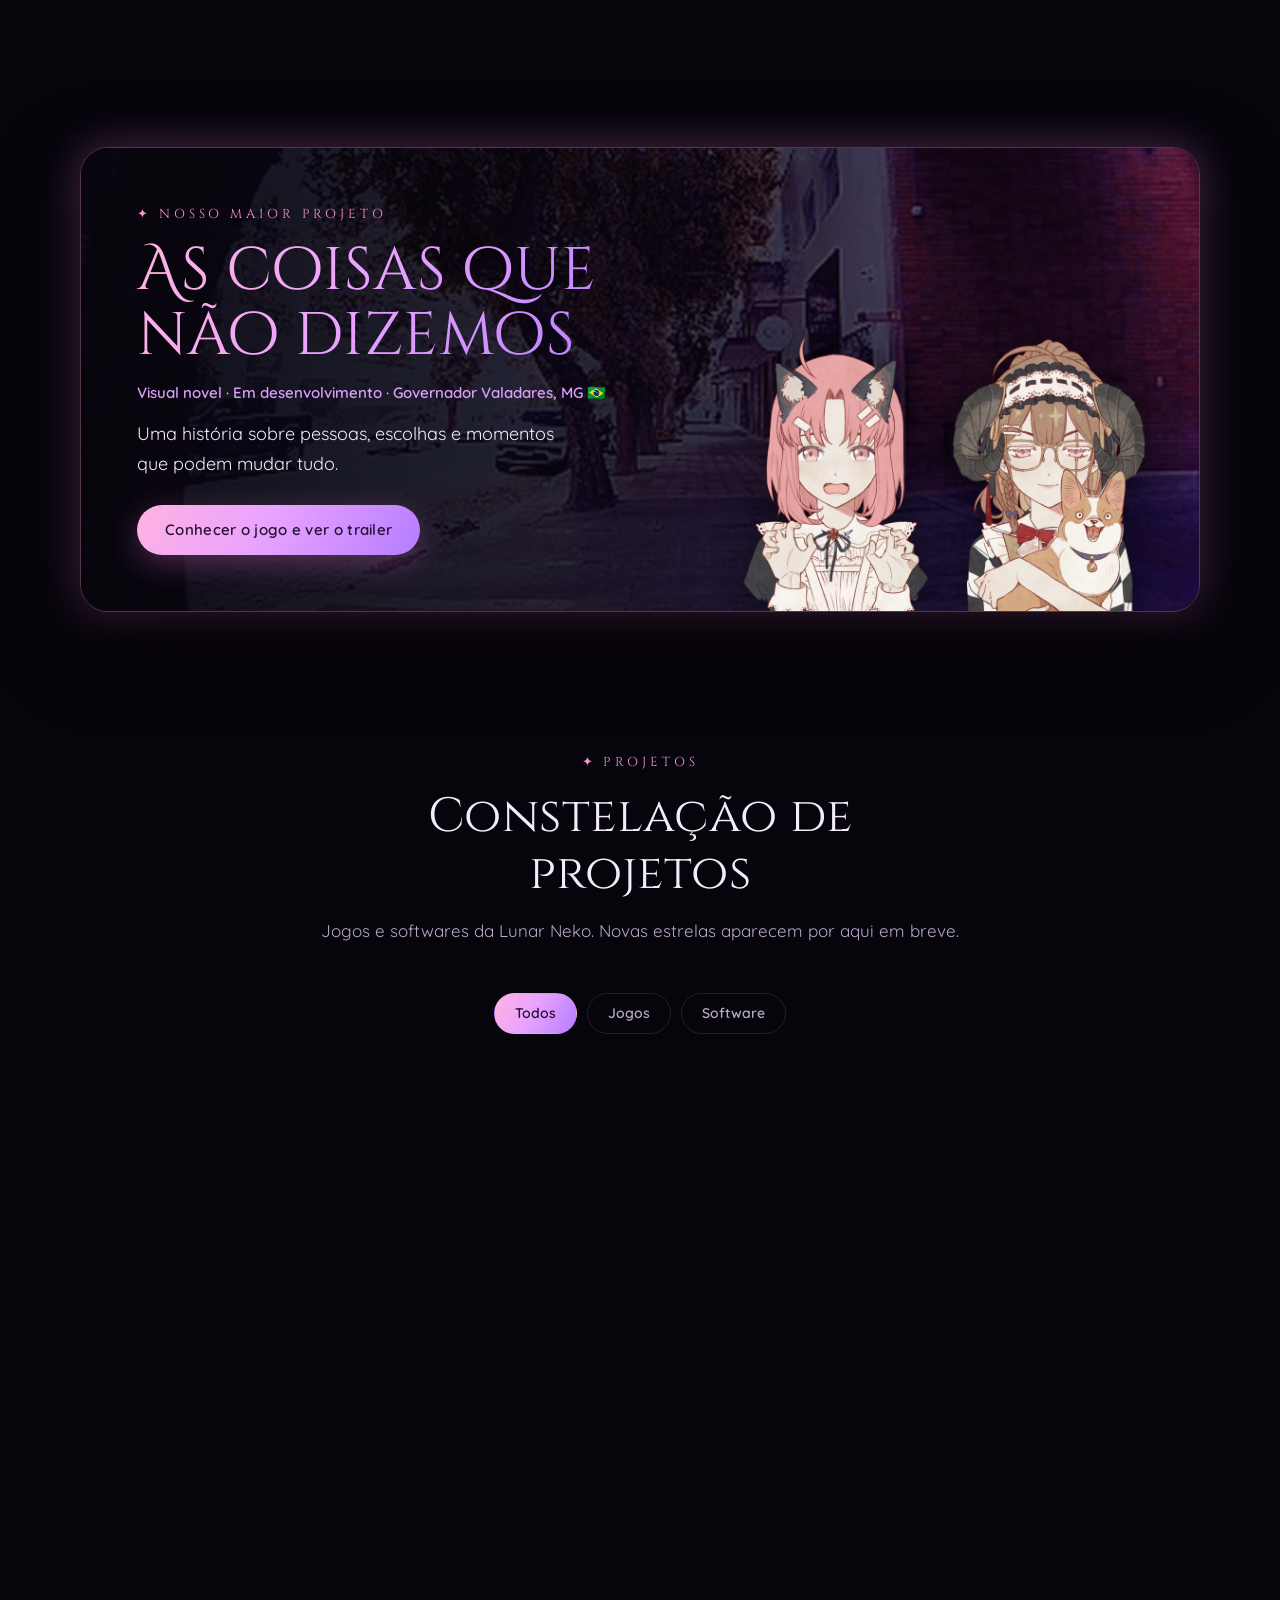
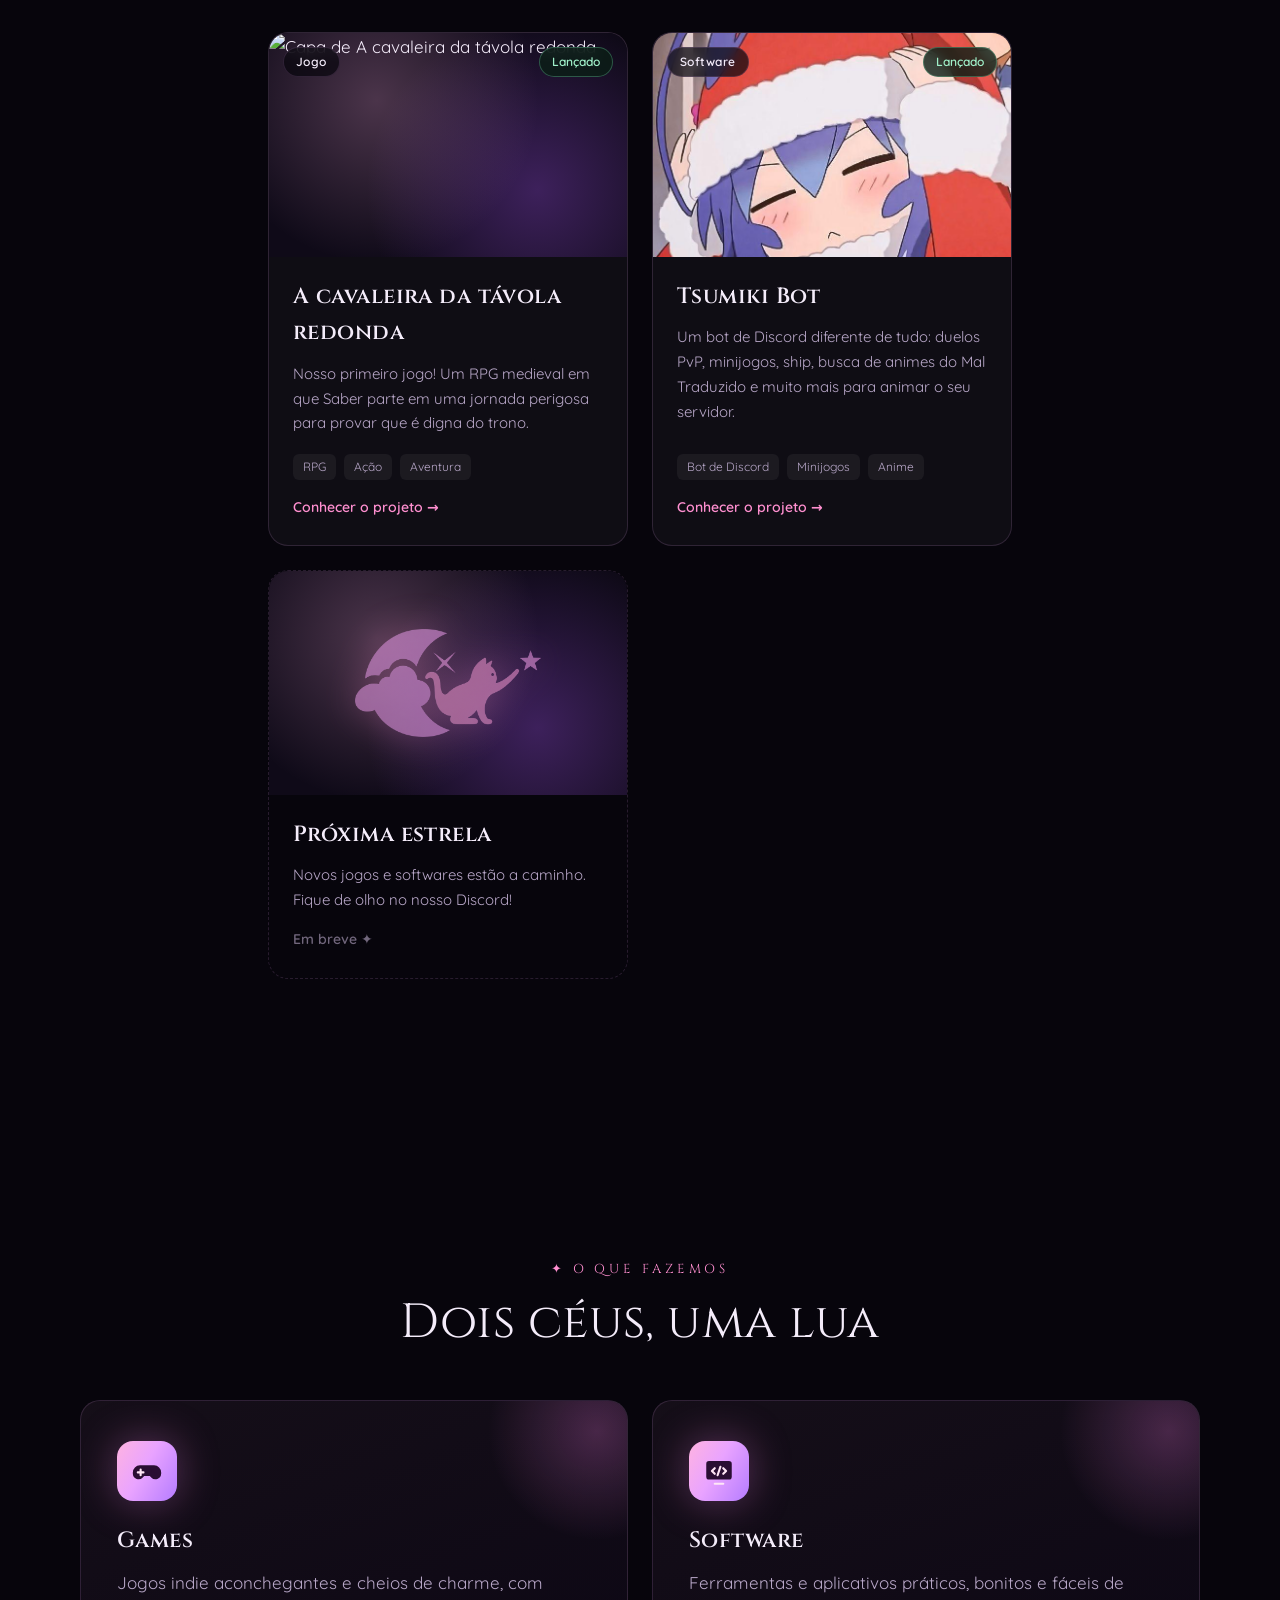
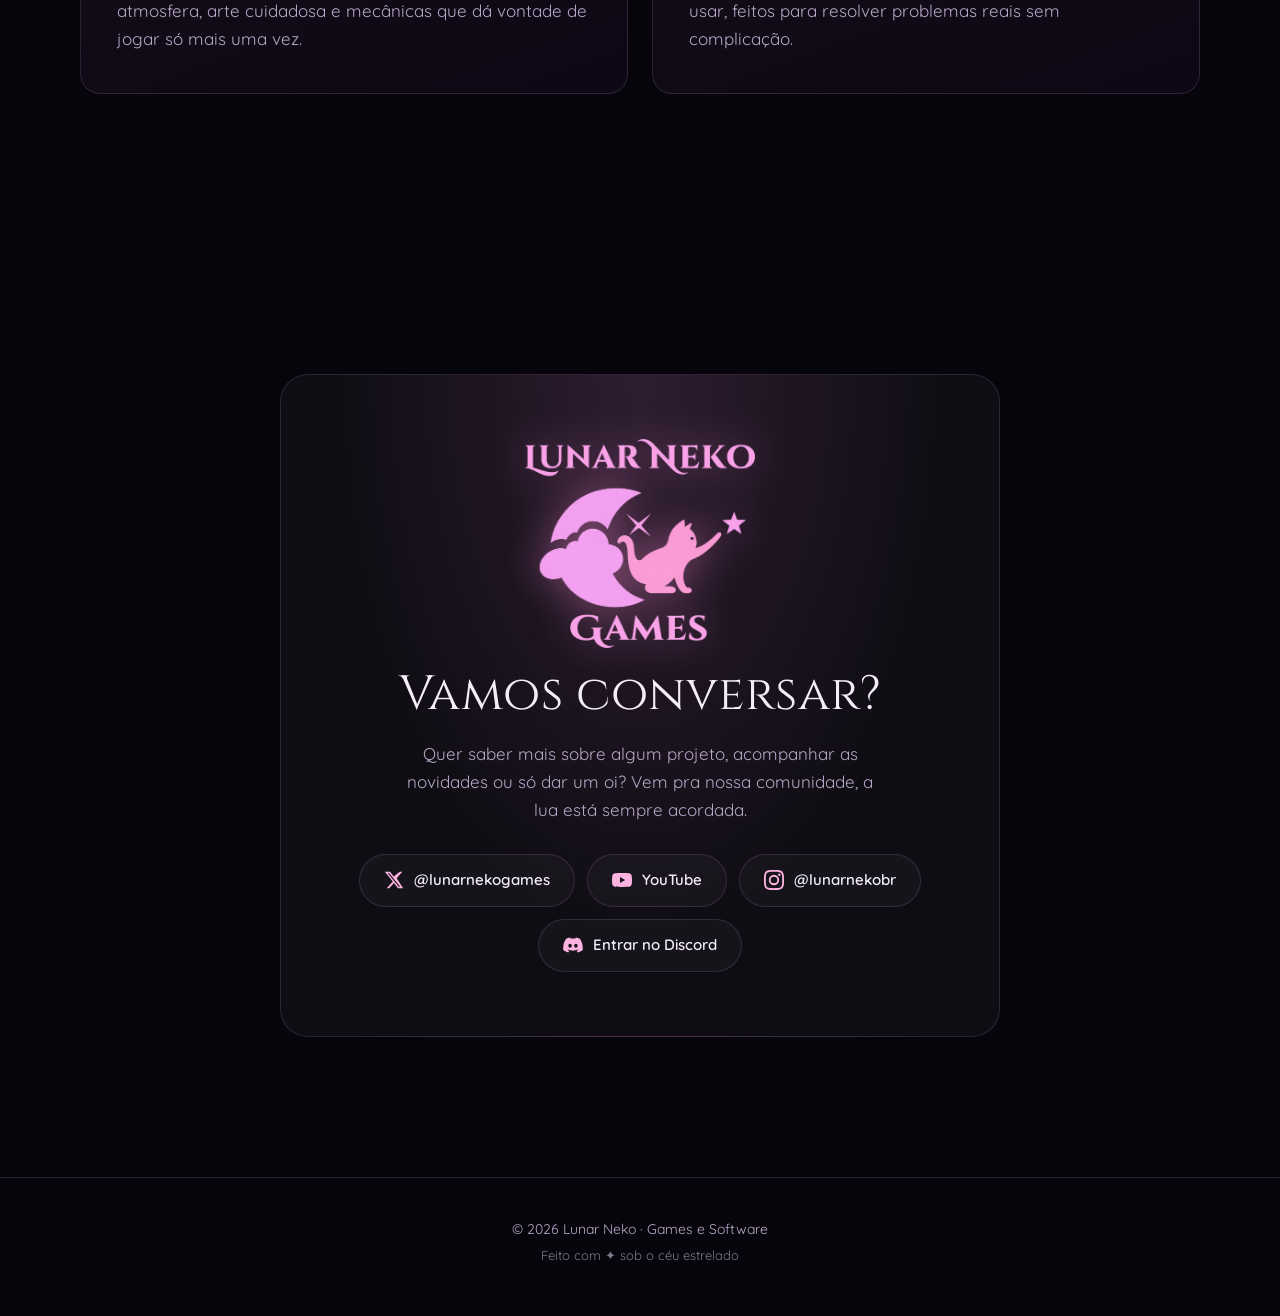
==== commit a0665286: "Adiciona o Instagram da Lunar Neko Co-Authored-By: Claude Opus 5.5 <noreply@anthropic.com> Claude-Se" ====
--- a/index.html
+++ b/index.html
@@ -19,7 +19,7 @@
   <meta name="twitter:description" content="Lunar Neko é um estúdio independente de jogos e software, feito com carinho sob o céu estrelado.">
   <meta name="twitter:image" content="https://tsumikiyuki.github.io/lunarneko/assets/og-image.jpg">
   <script type="application/ld+json">
-  {"@context":"https://schema.org","@type":"Organization","name":"Lunar Neko","alternateName":"Lunar Neko Games","url":"https://tsumikiyuki.github.io/lunarneko/","logo":"https://tsumikiyuki.github.io/lunarneko/assets/logo-completo.png","description":"Estúdio independente brasileiro de jogos e software.","sameAs":["https://x.com/lunarnekogames","https://discord.gg/G4x75J5","https://www.youtube.com/@Lunarnekogames"]}
+  {"@context":"https://schema.org","@type":"Organization","name":"Lunar Neko","alternateName":"Lunar Neko Games","url":"https://tsumikiyuki.github.io/lunarneko/","logo":"https://tsumikiyuki.github.io/lunarneko/assets/logo-completo.png","description":"Estúdio independente brasileiro de jogos e software.","sameAs":["https://x.com/lunarnekogames","https://discord.gg/G4x75J5","https://www.youtube.com/@Lunarnekogames","https://www.instagram.com/lunarnekobr/"]}
   </script>
   <meta name="theme-color" content="#07050c">
   <link rel="icon" href="assets/favicon.png" type="image/png">
@@ -170,6 +170,10 @@
               <svg viewBox="0 0 24 24" aria-hidden="true"><path d="M23.5 6.2a3 3 0 0 0-2.1-2.1C19.5 3.6 12 3.6 12 3.6s-7.5 0-9.4.5A3 3 0 0 0 .5 6.2 31 31 0 0 0 0 12a31 31 0 0 0 .5 5.8 3 3 0 0 0 2.1 2.1c1.9.5 9.4.5 9.4.5s7.5 0 9.4-.5a3 3 0 0 0 2.1-2.1A31 31 0 0 0 24 12a31 31 0 0 0-.5-5.8zM9.6 15.6V8.4l6.2 3.6-6.2 3.6z"/></svg>
               <span>YouTube</span>
             </a>
+            <a class="social-btn" href="https://www.instagram.com/lunarnekobr/" target="_blank" rel="noopener">
+              <svg viewBox="0 0 24 24" aria-hidden="true"><path d="M12 2.2c3.2 0 3.6 0 4.8.1 3.3.1 4.8 1.7 4.9 4.9.1 1.3.1 1.6.1 4.8s0 3.6-.1 4.8c-.1 3.2-1.7 4.8-4.9 4.9-1.3.1-1.6.1-4.8.1s-3.6 0-4.8-.1c-3.3-.1-4.8-1.7-4.9-4.9C2.2 15.6 2.2 15.2 2.2 12s0-3.6.1-4.8C2.4 3.9 3.9 2.4 7.2 2.3 8.4 2.2 8.8 2.2 12 2.2zM12 0C8.7 0 8.3 0 7.1.1 2.7.3.3 2.7.1 7.1 0 8.3 0 8.7 0 12s0 3.7.1 4.9c.2 4.4 2.6 6.8 7 7 1.2.1 1.6.1 4.9.1s3.7 0 4.9-.1c4.4-.2 6.8-2.6 7-7 .1-1.2.1-1.6.1-4.9s0-3.7-.1-4.9c-.2-4.4-2.6-6.8-7-7C15.7 0 15.3 0 12 0zm0 5.8a6.2 6.2 0 1 0 0 12.4 6.2 6.2 0 0 0 0-12.4zM12 16a4 4 0 1 1 0-8 4 4 0 0 1 0 8zm6.4-11.8a1.4 1.4 0 1 0 0 2.9 1.4 1.4 0 0 0 0-2.9z"/></svg>
+              <span>@lunarnekobr</span>
+            </a>
             <a class="social-btn" href="https://discord.gg/G4x75J5" target="_blank" rel="noopener">
               <svg viewBox="0 0 24 24" aria-hidden="true"><path d="M20.3 4.4A19.6 19.6 0 0 0 15.4 3l-.6 1.3a18.2 18.2 0 0 0-5.6 0L8.6 3a19.5 19.5 0 0 0-4.9 1.4C.6 9 0 13.5.3 18a19.7 19.7 0 0 0 6 3l1.3-2.1c-.7-.3-1.4-.6-2-1l.5-.4a14 14 0 0 0 11.8 0l.5.4c-.6.4-1.3.7-2 1l1.3 2.1a19.6 19.6 0 0 0 6-3c.4-5.2-.7-9.7-3.4-13.6zM8.5 15.3c-1.2 0-2.1-1.1-2.1-2.4s.9-2.4 2.1-2.4 2.2 1.1 2.1 2.4c0 1.3-.9 2.4-2.1 2.4zm7 0c-1.2 0-2.1-1.1-2.1-2.4s.9-2.4 2.1-2.4 2.2 1.1 2.1 2.4c0 1.3-.9 2.4-2.1 2.4z"/></svg>
               <span>Entrar no Discord</span>
--- a/style.css
+++ b/style.css
@@ -275,6 +275,7 @@
 /* rodapé */
 .footer { text-align: center; padding: 40px 20px 50px; color: var(--muted); font-size: 14px; border-top: 1px solid var(--card-border); }
 .footer-small { font-size: 13px; opacity: .7; margin-top: 4px; }
+.visit-counter strong { color: var(--pink); font-weight: 600; }
 
 /* animações */
 .reveal { opacity: 0; transform: translateY(24px); transition: opacity .8s ease, transform .8s ease; }
